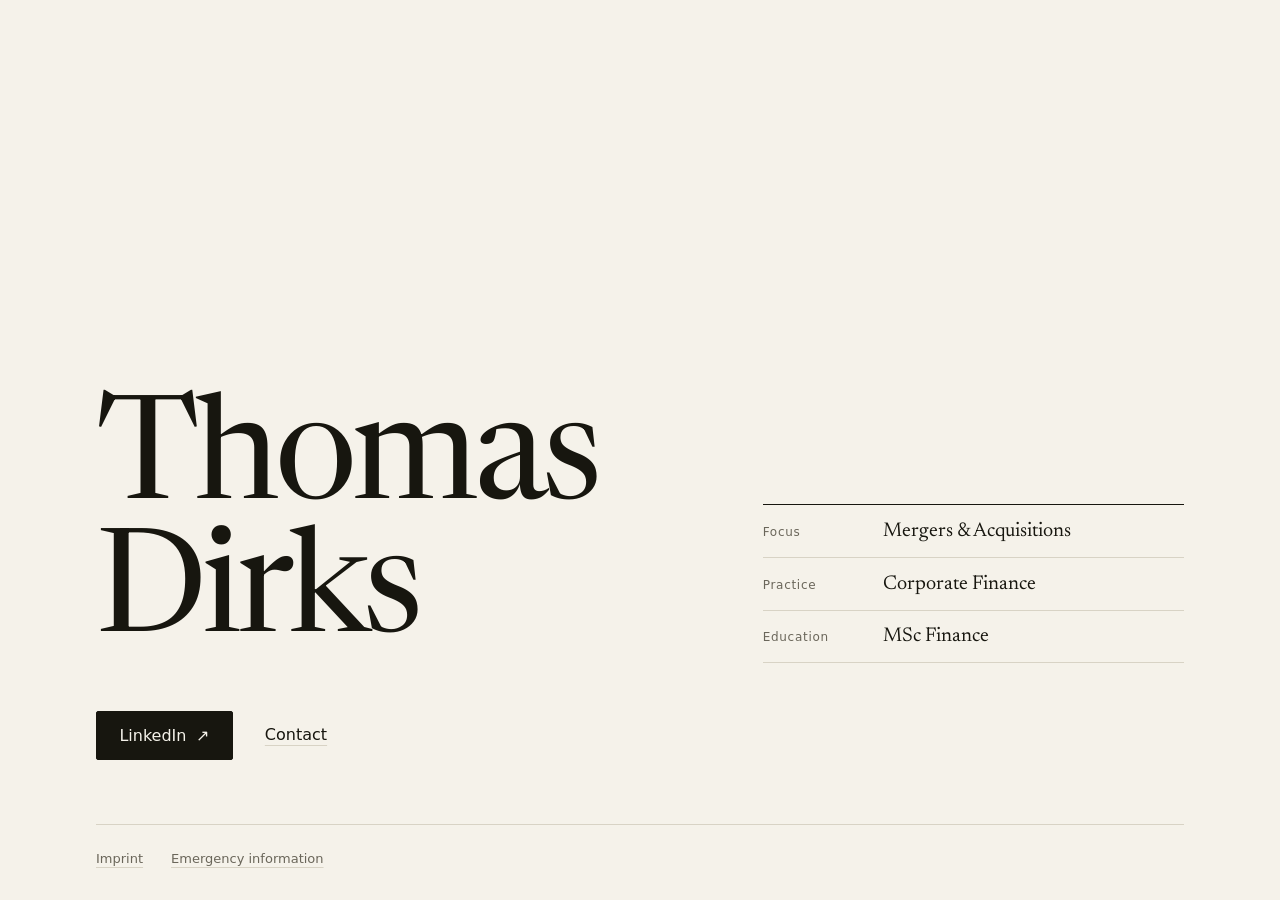
==== index.html @ 815da4b4 "Draft editorial redesign of the landing page Replace the glass card with a typographic layout: serif" ====
<!DOCTYPE html>
<html lang="en">
<head>
  <meta charset="UTF-8">
  <meta name="viewport" content="width=device-width, initial-scale=1, viewport-fit=cover">
  <meta name="color-scheme" content="light dark">
  <title>Thomas Dirks</title>
  <meta name="description" content="Thomas Dirks – M&A and Corporate Finance.">
  <meta name="theme-color" media="(prefers-color-scheme: light)" content="#f5f2ea">
  <meta name="theme-color" media="(prefers-color-scheme: dark)" content="#100f0c">
  <meta property="og:type" content="website">
  <meta property="og:title" content="Thomas Dirks">
  <meta property="og:description" content="M&A · Corporate Finance">
  <meta property="og:url" content="https://t-dirks.de/">
  <meta name="twitter:card" content="summary">
  <link rel="icon" href="data:image/svg+xml,%3Csvg xmlns='http://www.w3.org/2000/svg' viewBox='0 0 64 64'%3E%3Crect width='64' height='64' rx='4' fill='%2317160f'/%3E%3Ctext x='32' y='44' font-family='Georgia,serif' font-size='32' text-anchor='middle' fill='%23f5f2ea'%3ETD%3C/text%3E%3C/svg%3E">
  <link rel="preload" href="fonts/newsreader-latin.woff2" as="font" type="font/woff2" crossorigin>
  <link rel="stylesheet" href="home.css?v=1">
</head>
<body>
  <div class="page">
    <main>
      <h1><span>Thomas</span> <span>Dirks</span></h1>

      <dl class="facts">
        <div><dt>Focus</dt><dd>Mergers &amp; Acquisitions</dd></div>
        <div><dt>Practice</dt><dd>Corporate Finance</dd></div>
        <div><dt>Education</dt><dd>MSc Finance</dd></div>
      </dl>

      <nav class="links" aria-label="Links">
        <a class="btn" href="https://www.linkedin.com/in/tjdirks" target="_blank" rel="noopener noreferrer">LinkedIn <span class="arrow" aria-hidden="true">↗</span></a>
        <a class="text-link" id="emailLink" href="#" data-user="thomas" data-domain="t-dirks.de">Contact</a>
      </nav>
    </main>

    <footer>
      <a class="text-link" href="#imprint">Imprint</a>
      <button type="button" class="text-link" id="emergencyOpen" aria-haspopup="dialog">Emergency information</button>
    </footer>
  </div>

  <dialog id="imprint" closedby="any" aria-labelledby="imprintTitle">
    <button type="button" class="close" data-close aria-label="Close">×</button>
    <h2 id="imprintTitle">Imprint</h2>
    <h3 class="label">Angaben gemäß § 5 DDG</h3>
    <p id="imprintAddr"></p>
    <h3 class="label">Contact</h3>
    <p><a class="text-link" id="imprintMail" href="#" data-user="thomas" data-domain="t-dirks.de"></a></p>
    <a class="text-link tools" href="finanzierungsrechner.html">Tools</a>
  </dialog>

  <dialog id="emergency" closedby="any" aria-labelledby="emergencyTitle">
    <button type="button" class="close" data-close aria-label="Close">×</button>
    <h2 id="emergencyTitle">Emergency</h2>
    <form class="unlock" id="unlockForm">
      <input type="password" id="emergencyPass" placeholder="Passcode" aria-label="Passcode" autocomplete="off" autocapitalize="none" enterkeyhint="done">
      <button type="submit" class="btn" id="unlockButton">Unlock</button>
    </form>
    <p class="error" id="emergencyError" role="alert" hidden>Invalid passcode.</p>
    <div class="result" id="emergencyResult" hidden>
      <pre id="emergencyInfo"></pre>
      <button type="button" class="text-link" id="hideButton">Hide</button>
    </div>
  </dialog>

  <script>
    const $ = (id) => document.getElementById(id);

    // Contact link: assembled at runtime to keep the address out of the static HTML
    const emailLink = $('emailLink');
    emailLink.href = `mailto:${emailLink.dataset.user}@${emailLink.dataset.domain}`;

    // Dialog closing. Browsers that cannot transition out of the top layer
    // get the exit animation through [data-closing] before close() runs.
    let displayTransition;
    function canTransitionDisplay() {
      if (displayTransition !== undefined) return displayTransition;
      if (!window.CSS?.supports?.('transition-behavior', 'allow-discrete')) return false;
      const probe = document.createElement('div');
      probe.style.cssText = 'transition: display 1s allow-discrete !important; display: block;';
      document.body.appendChild(probe);
      getComputedStyle(probe).display;
      probe.style.display = 'none';
      displayTransition = getComputedStyle(probe).display === 'block';
      probe.remove();
      return displayTransition;
    }

    async function closeDialog(dialog) {
      if (!dialog.open) return;
      if (!(window.CSS?.supports?.('overlay', 'auto') && canTransitionDisplay())) {
        dialog.setAttribute('data-closing', '');
        const animations = dialog.getAnimations({ subtree: true });
        if (animations.length) {
          await Promise.race([
            Promise.allSettled(animations.map((a) => a.finished)),
            new Promise((r) => setTimeout(r, 1000)),
          ]);
        }
        if (!dialog.hasAttribute('data-closing')) return;
        dialog.removeAttribute('data-closing');
      }
      dialog.close();
    }

    document.querySelectorAll('dialog').forEach((dialog) => {
      dialog.addEventListener('cancel', (e) => { e.preventDefault(); closeDialog(dialog); });
      dialog.querySelector('[data-close]').addEventListener('click', () => closeDialog(dialog));
      // Backdrop click for browsers without closedby
      if (!('closedBy' in HTMLDialogElement.prototype)) {
        dialog.addEventListener('click', (e) => {
          if (e.target !== dialog) return;
          const r = dialog.getBoundingClientRect();
          const inside = r.top <= e.clientY && e.clientY <= r.bottom && r.left <= e.clientX && e.clientX <= r.right;
          if (!inside) closeDialog(dialog);
        });
      }
    });

    // Imprint: the address is stored encoded and only written into the page when opened
    const imprint = $('imprint');
    const addr = "VGhvbWFzIERpcmtzCkxpbGxpLUZyaWVkZW1hbm4tUmluZyAyNAozMDE3NyBIYW5ub3ZlcgpHZXJtYW55";
    const mail = $('imprintMail');
    function syncImprint() {
      if (location.hash !== '#imprint') return closeDialog(imprint);
      if (imprint.open) return;
      if (!$('imprintAddr').textContent) {
        $('imprintAddr').textContent = new TextDecoder().decode(Uint8Array.from(atob(addr), (ch) => ch.charCodeAt(0)));
        mail.textContent = `${mail.dataset.user}@${mail.dataset.domain}`;
        mail.href = `mailto:${mail.textContent}`;
      }
      imprint.showModal();
    }
    imprint.addEventListener('close', () => {
      if (location.hash === '#imprint') history.replaceState(null, '', location.pathname + location.search);
    });
    window.addEventListener('hashchange', syncImprint);
    syncImprint();

    // Emergency info
    const encrypted = "jjTTUFhoaDLbaiU/QZXhT1haWH1OjbV7WaiI2uobHdXs53GeDESW9thj9S3A7LWDhmdBag8eFdix";
    const emergency = $('emergency');
    const passInput = $('emergencyPass');
    const unlockButton = $('unlockButton');
    const errorMsg = $('emergencyError');
    const result = $('emergencyResult');
    const info = $('emergencyInfo');

    function clearEmergency() {
      info.textContent = '';
      result.hidden = true;
      errorMsg.hidden = true;
      passInput.value = '';
    }

    $('emergencyOpen').addEventListener('click', () => emergency.showModal());
    emergency.addEventListener('close', clearEmergency);

    // Payload = base64(salt[16] | iv[12] | AES-GCM ciphertext); key = PBKDF2-SHA256(passcode)
    async function decrypt(passcode) {
      const data = Uint8Array.from(atob(encrypted), (ch) => ch.charCodeAt(0));
      const material = await crypto.subtle.importKey('raw', new TextEncoder().encode(passcode), 'PBKDF2', false, ['deriveKey']);
      const key = await crypto.subtle.deriveKey(
        { name: 'PBKDF2', salt: data.slice(0, 16), iterations: 600000, hash: 'SHA-256' },
        material, { name: 'AES-GCM', length: 256 }, false, ['decrypt']);
      const plain = await crypto.subtle.decrypt({ name: 'AES-GCM', iv: data.slice(16, 28) }, key, data.slice(28));
      return new TextDecoder().decode(plain);
    }

    $('unlockForm').addEventListener('submit', async (e) => {
      e.preventDefault();
      if (unlockButton.disabled) return;
      unlockButton.disabled = true;
      unlockButton.textContent = 'Unlocking…';
      errorMsg.hidden = true;
      let text = '';
      try {
        text = await decrypt(passInput.value);
      } catch (err) {}
      unlockButton.disabled = false;
      unlockButton.textContent = 'Unlock';
      if (!text) {
        errorMsg.hidden = false;
        result.hidden = true;
        return;
      }
      info.textContent = text;
      result.hidden = false;
    });

    $('hideButton').addEventListener('click', () => {
      clearEmergency();
      passInput.focus();
    });
  </script>
</body>
</html>
---- home.css ----
/* Landing page: editorial layout. The calculator keeps style.css. */

@font-face {
  font-family: "Newsreader";
  src: url("fonts/newsreader-latin.woff2") format("woff2");
  font-weight: 200 800;
  font-style: normal;
  font-display: swap;
}

:root {
  --paper: #f5f2ea;
  --ink: #17160f;
  --muted: #6a665a;
  --rule: #d8d3c5;
  --accent: #8a2b1d;
  --panel: #fbf9f3;

  --serif: "Newsreader", "Iowan Old Style", "Palatino Linotype", Georgia, serif;
  --sans: system-ui, -apple-system, "Segoe UI", Roboto, sans-serif;
  --ease-out: cubic-bezier(0.23, 1, 0.32, 1);

  color-scheme: light dark;
  -webkit-text-size-adjust: 100%;
  text-size-adjust: 100%;
  -webkit-tap-highlight-color: transparent;

  @media (prefers-color-scheme: dark) {
    --paper: #100f0c;
    --ink: #ece8dc;
    --muted: #9a9484;
    --rule: #2e2c25;
    --accent: #e5a08a;
    --panel: #181713;
  }
}

@media (prefers-reduced-motion: no-preference) {
  @view-transition { navigation: auto; }
}

* { box-sizing: border-box; }

body {
  margin: 0;
  background: var(--paper);
  color: var(--ink);
  font-family: var(--sans);
  line-height: 1.5;
  -webkit-font-smoothing: antialiased;
}

:focus-visible {
  outline: 2px solid var(--accent);
  outline-offset: 4px;
}

::selection { background: var(--ink); color: var(--paper); }

[hidden] { display: none !important; }

a, button { touch-action: manipulation; }

button {
  -webkit-user-select: none;
  user-select: none;
}

/* Page: content sits at the bottom left, like a poster */
.page {
  min-height: 100svh;
  max-width: 76rem;
  margin: 0 auto;
  padding: clamp(1.5rem, 5vw, 4rem);
  padding-bottom: max(1.5rem, env(safe-area-inset-bottom, 0px));
  display: grid;
  grid-template-rows: 1fr auto;
  gap: clamp(2.5rem, 6vw, 4rem);
}

main {
  align-self: end;
  display: grid;
  grid-template-columns: minmax(0, 7fr) minmax(0, 5fr);
  column-gap: clamp(2rem, 6vw, 5rem);
  row-gap: clamp(2rem, 5vw, 3rem);
  align-items: end;
}

h1 {
  margin: 0;
  font-family: var(--serif);
  font-weight: 400;
  font-variation-settings: "opsz" 72;
  font-size: clamp(3.75rem, 1.5rem + 9.5vw, 9rem);
  line-height: 0.92;
  letter-spacing: -0.035em;
}

h1 span { display: block; }

/* Facts: label and value rows between hairlines */
.facts {
  margin: 0;
  border-top: 1px solid var(--ink);
}

.facts div {
  display: grid;
  grid-template-columns: 6.5rem 1fr;
  gap: 1rem;
  align-items: baseline;
  padding: 0.8rem 0;
  border-bottom: 1px solid var(--rule);
}

.facts dt, .label {
  font-size: 0.75rem;
  letter-spacing: 0.06em;
  color: var(--muted);
}

.facts dd {
  margin: 0;
  font-family: var(--serif);
  font-size: 1.25rem;
  line-height: 1.3;
}

.links {
  grid-column: 1 / -1;
  display: flex;
  flex-wrap: wrap;
  align-items: center;
  gap: 0.75rem 2rem;
}

/* Controls */
.btn {
  display: inline-flex;
  align-items: center;
  gap: 0.6rem;
  padding: 0.85rem 1.4rem;
  border: 1px solid var(--ink);
  border-radius: 2px;
  background: var(--ink);
  color: var(--paper);
  font: 500 1rem/1.2 var(--sans);
  text-decoration: none;
  cursor: pointer;
  transition: transform 160ms var(--ease-out), background-color 160ms ease, border-color 160ms ease;
}

.btn:active { transform: scale(0.97); }
.btn[disabled] { opacity: 0.6; cursor: progress; }

.text-link {
  padding: 0.5rem 0;
  border: 0;
  background: none;
  color: inherit;
  font: inherit;
  text-decoration: underline;
  text-decoration-color: var(--rule);
  text-decoration-thickness: 1px;
  text-underline-offset: 0.3em;
  cursor: pointer;
  transition: text-decoration-color 160ms ease, color 160ms ease;
}

.text-link:active { color: var(--accent); }

.arrow { transition: transform 200ms var(--ease-out); }

@media (hover: hover) and (pointer: fine) {
  .btn:hover { background: var(--accent); border-color: var(--accent); }
  .btn:hover .arrow { transform: translate(2px, -2px); }
  .text-link:hover { text-decoration-color: var(--accent); }
}

footer {
  display: flex;
  flex-wrap: wrap;
  gap: 0.25rem 1.75rem;
  padding-top: 1rem;
  border-top: 1px solid var(--rule);
  font-size: 0.8125rem;
  color: var(--muted);
}

/* Entrance: one short staggered fade on page load */
@keyframes rise { from { opacity: 0; transform: translateY(8px); } }
@keyframes appear { from { opacity: 0; } }

h1, .facts, .links, footer { animation: appear 300ms ease both; }

@media (prefers-reduced-motion: no-preference) {
  h1, .facts, .links, footer { animation: rise 400ms var(--ease-out) both; }
  .facts { animation-delay: 50ms; }
  .links { animation-delay: 90ms; }
  footer { animation-delay: 120ms; }
}

/* Dialogs: enter 250ms, exit 150ms */
dialog {
  width: min(27rem, calc(100% - 2rem));
  padding: clamp(1.5rem, 5vw, 2.25rem);
  border: 1px solid var(--rule);
  border-top: 1px solid var(--ink);
  border-radius: 2px;
  background: var(--panel);
  color: var(--ink);
  box-shadow: 0 24px 60px rgb(0 0 0 / 0.18);
  overscroll-behavior: contain;

  opacity: 0;
  transition-property: opacity, transform, display, overlay;
  transition-duration: 150ms;
  transition-timing-function: var(--ease-out);
  transition-behavior: allow-discrete;

  @media (prefers-reduced-motion: no-preference) {
    transform: translateY(12px) scale(0.98);
  }
}

dialog::backdrop {
  background-color: transparent;
  transition-property: background-color, display, overlay;
  transition-duration: 150ms;
  transition-timing-function: ease-out;
  transition-behavior: allow-discrete;
}

dialog[open]:where(:not([data-closing])) {
  opacity: 1;
  transition-duration: 250ms;

  @starting-style { opacity: 0; }

  @media (prefers-reduced-motion: no-preference) {
    transform: none;

    @starting-style { transform: translateY(12px) scale(0.98); }
  }

  &::backdrop {
    background-color: rgb(8 8 6 / 0.5);
    transition-duration: 250ms;

    @starting-style { background-color: transparent; }
  }
}

@media (prefers-reduced-motion: reduce) {
  dialog, dialog::backdrop { transition-duration: 100ms !important; }
}

dialog h2 {
  margin: 0 2.5rem 1.25rem 0;
  font-family: var(--serif);
  font-weight: 400;
  font-variation-settings: "opsz" 48;
  font-size: 2rem;
  line-height: 1.1;
  letter-spacing: -0.02em;
}

dialog h3 { margin: 1.25rem 0 0.25rem; font-weight: 400; }
dialog p { margin: 0; white-space: pre-line; }
dialog .tools { display: inline-block; margin-top: 1.5rem; font-size: 0.8125rem; color: var(--muted); }

.close {
  position: absolute;
  top: 0.75rem;
  right: 0.75rem;
  width: 2.75rem;
  height: 2.75rem;
  border: 0;
  background: none;
  color: var(--muted);
  font: 1.5rem/1 var(--sans);
  cursor: pointer;
  transition: transform 160ms var(--ease-out), color 160ms ease;
}

.close:active { transform: scale(0.94); }

@media (hover: hover) and (pointer: fine) {
  .close:hover { color: var(--ink); }
}

/* Emergency form */
.unlock {
  display: flex;
  flex-wrap: wrap;
  gap: 0.5rem;
}

.unlock input {
  flex: 1 1 10rem;
  min-width: 0;
  padding: 0.8rem 0.9rem;
  border: 1px solid var(--rule);
  border-radius: 2px;
  background: var(--paper);
  color: inherit;
  font: 1rem/1.2 var(--sans);
}

.unlock input::placeholder { color: var(--muted); }

.error { margin-top: 0.75rem; color: var(--accent); font-size: 0.875rem; }

.result, .error {
  transition: opacity 250ms ease, transform 250ms var(--ease-out);

  @starting-style { opacity: 0; }

  @media (prefers-reduced-motion: no-preference) {
    @starting-style { transform: translateY(8px); }
  }
}

.result pre {
  margin: 1.25rem 0 0.75rem;
  padding: 1rem 0;
  border-top: 1px solid var(--ink);
  border-bottom: 1px solid var(--rule);
  font-family: var(--serif);
  font-size: 1.25rem;
  line-height: 1.4;
  white-space: pre-wrap;
  overflow-wrap: anywhere;
}

@media (max-width: 46rem) {
  main { grid-template-columns: minmax(0, 1fr); }
  .btn { flex: 1 1 auto; justify-content: space-between; }
}
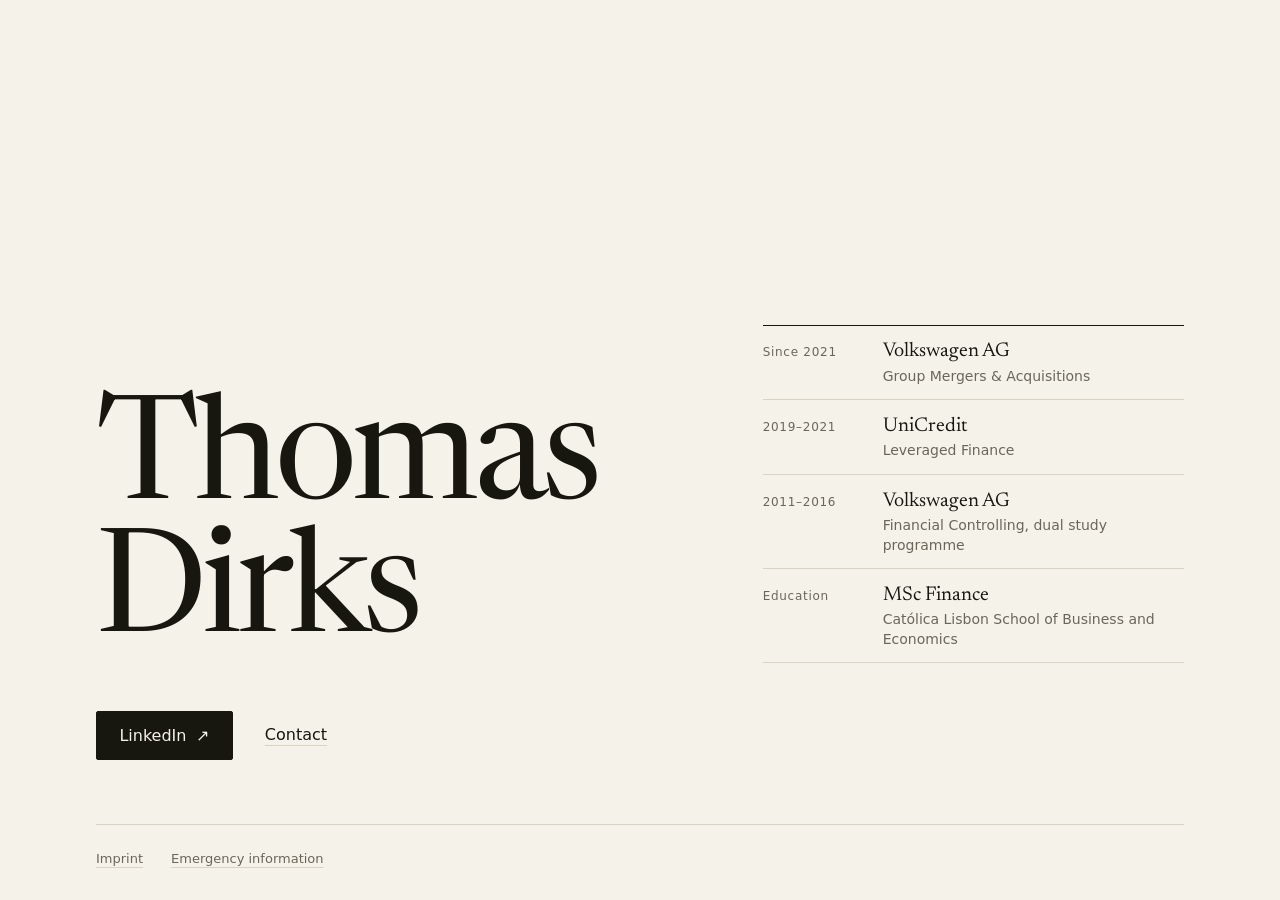
==== commit b2c49347: "Show work history and education on the landing page Co-Authored-By: Claude Fable 5.2 <noreply@anthro" ====
--- a/index.html
+++ b/index.html
@@ -5,17 +5,18 @@
   <meta name="viewport" content="width=device-width, initial-scale=1, viewport-fit=cover">
   <meta name="color-scheme" content="light dark">
   <title>Thomas Dirks</title>
-  <meta name="description" content="Thomas Dirks – M&A and Corporate Finance.">
+  <meta name="description" content="Thomas Dirks – Group Mergers &amp; Acquisitions at Volkswagen AG.">
   <meta name="theme-color" media="(prefers-color-scheme: light)" content="#f5f2ea">
   <meta name="theme-color" media="(prefers-color-scheme: dark)" content="#100f0c">
   <meta property="og:type" content="website">
   <meta property="og:title" content="Thomas Dirks">
-  <meta property="og:description" content="M&A · Corporate Finance">
+  <meta property="og:description" content="Group Mergers &amp; Acquisitions at Volkswagen AG">
   <meta property="og:url" content="https://t-dirks.de/">
   <meta name="twitter:card" content="summary">
   <link rel="icon" href="data:image/svg+xml,%3Csvg xmlns='http://www.w3.org/2000/svg' viewBox='0 0 64 64'%3E%3Crect width='64' height='64' rx='4' fill='%2317160f'/%3E%3Ctext x='32' y='44' font-family='Georgia,serif' font-size='32' text-anchor='middle' fill='%23f5f2ea'%3ETD%3C/text%3E%3C/svg%3E">
   <link rel="preload" href="fonts/newsreader-latin.woff2" as="font" type="font/woff2" crossorigin>
-  <link rel="stylesheet" href="home.css?v=1">
+  <link rel="stylesheet" href="base.css?v=1">
+  <link rel="stylesheet" href="home.css?v=5">
 </head>
 <body>
   <div class="page">
@@ -23,9 +24,10 @@
       <h1><span>Thomas</span> <span>Dirks</span></h1>
 
       <dl class="facts">
-        <div><dt>Focus</dt><dd>Mergers &amp; Acquisitions</dd></div>
-        <div><dt>Practice</dt><dd>Corporate Finance</dd></div>
-        <div><dt>Education</dt><dd>MSc Finance</dd></div>
+        <div><dt>Since 2021</dt><dd>Volkswagen AG <span>Group Mergers &amp; Acquisitions</span></dd></div>
+        <div><dt>2019–2021</dt><dd>UniCredit <span>Leveraged Finance</span></dd></div>
+        <div><dt>2011–2016</dt><dd>Volkswagen AG <span>Financial Controlling, dual study programme</span></dd></div>
+        <div><dt>Education</dt><dd>MSc Finance <span>Católica Lisbon School of Business and Economics</span></dd></div>
       </dl>
 
       <nav class="links" aria-label="Links">
--- a/base.css
+++ b/base.css
@@ -0,0 +1,120 @@
+/* Shared tokens, type and controls for all pages */
+
+@font-face {
+  font-family: "Newsreader";
+  src: url("fonts/newsreader-latin.woff2") format("woff2");
+  font-weight: 200 800;
+  font-style: normal;
+  font-display: swap;
+}
+
+:root {
+  --paper: #f5f2ea;
+  --ink: #17160f;
+  --muted: #6a665a;
+  --rule: #d8d3c5;
+  --accent: #8a2b1d;
+  --panel: #fbf9f3;
+
+  --serif: "Newsreader", "Iowan Old Style", "Palatino Linotype", Georgia, serif;
+  --sans: system-ui, -apple-system, "Segoe UI", Roboto, sans-serif;
+  --ease-out: cubic-bezier(0.23, 1, 0.32, 1);
+
+  color-scheme: light dark;
+  -webkit-text-size-adjust: 100%;
+  text-size-adjust: 100%;
+  -webkit-tap-highlight-color: transparent;
+
+  @media (prefers-color-scheme: dark) {
+    --paper: #100f0c;
+    --ink: #ece8dc;
+    --muted: #9a9484;
+    --rule: #2e2c25;
+    --accent: #e5a08a;
+    --panel: #181713;
+  }
+}
+
+@media (prefers-reduced-motion: no-preference) {
+  @view-transition { navigation: auto; }
+}
+
+* { box-sizing: border-box; }
+
+body {
+  margin: 0;
+  background: var(--paper);
+  color: var(--ink);
+  font-family: var(--sans);
+  line-height: 1.5;
+  -webkit-font-smoothing: antialiased;
+}
+
+:focus-visible {
+  outline: 2px solid var(--accent);
+  outline-offset: 4px;
+}
+
+::selection { background: var(--ink); color: var(--paper); }
+
+[hidden] { display: none !important; }
+
+a, button { touch-action: manipulation; }
+
+button {
+  -webkit-user-select: none;
+  user-select: none;
+}
+
+/* Controls */
+.btn {
+  display: inline-flex;
+  align-items: center;
+  gap: 0.6rem;
+  padding: 0.85rem 1.4rem;
+  border: 1px solid var(--ink);
+  border-radius: 2px;
+  background: var(--ink);
+  color: var(--paper);
+  font: 500 1rem/1.2 var(--sans);
+  text-decoration: none;
+  cursor: pointer;
+  transition: transform 160ms var(--ease-out), background-color 160ms ease, border-color 160ms ease;
+}
+
+.btn:active { transform: scale(0.97); }
+.btn[disabled] { opacity: 0.6; cursor: progress; }
+
+.text-link {
+  padding: 0.5rem 0;
+  border: 0;
+  background: none;
+  color: inherit;
+  font: inherit;
+  text-decoration: underline;
+  text-decoration-color: var(--rule);
+  text-decoration-thickness: 1px;
+  text-underline-offset: 0.3em;
+  cursor: pointer;
+  transition: text-decoration-color 160ms ease, color 160ms ease;
+}
+
+.text-link:active { color: var(--accent); }
+
+.arrow { transition: transform 200ms var(--ease-out); }
+
+@media (hover: hover) and (pointer: fine) {
+  .btn:hover { background: var(--accent); border-color: var(--accent); }
+  .btn:hover .arrow { transform: translate(2px, -2px); }
+  .text-link:hover { text-decoration-color: var(--accent); }
+}
+
+footer {
+  display: flex;
+  flex-wrap: wrap;
+  gap: 0.25rem 1.75rem;
+  padding-top: 1rem;
+  border-top: 1px solid var(--rule);
+  font-size: 0.8125rem;
+  color: var(--muted);
+}
--- a/home.css
+++ b/home.css
@@ -1,70 +1,4 @@
-/* Landing page: editorial layout. The calculator keeps style.css. */
-
-@font-face {
-  font-family: "Newsreader";
-  src: url("fonts/newsreader-latin.woff2") format("woff2");
-  font-weight: 200 800;
-  font-style: normal;
-  font-display: swap;
-}
-
-:root {
-  --paper: #f5f2ea;
-  --ink: #17160f;
-  --muted: #6a665a;
-  --rule: #d8d3c5;
-  --accent: #8a2b1d;
-  --panel: #fbf9f3;
-
-  --serif: "Newsreader", "Iowan Old Style", "Palatino Linotype", Georgia, serif;
-  --sans: system-ui, -apple-system, "Segoe UI", Roboto, sans-serif;
-  --ease-out: cubic-bezier(0.23, 1, 0.32, 1);
-
-  color-scheme: light dark;
-  -webkit-text-size-adjust: 100%;
-  text-size-adjust: 100%;
-  -webkit-tap-highlight-color: transparent;
-
-  @media (prefers-color-scheme: dark) {
-    --paper: #100f0c;
-    --ink: #ece8dc;
-    --muted: #9a9484;
-    --rule: #2e2c25;
-    --accent: #e5a08a;
-    --panel: #181713;
-  }
-}
-
-@media (prefers-reduced-motion: no-preference) {
-  @view-transition { navigation: auto; }
-}
-
-* { box-sizing: border-box; }
-
-body {
-  margin: 0;
-  background: var(--paper);
-  color: var(--ink);
-  font-family: var(--sans);
-  line-height: 1.5;
-  -webkit-font-smoothing: antialiased;
-}
-
-:focus-visible {
-  outline: 2px solid var(--accent);
-  outline-offset: 4px;
-}
-
-::selection { background: var(--ink); color: var(--paper); }
-
-[hidden] { display: none !important; }
-
-a, button { touch-action: manipulation; }
-
-button {
-  -webkit-user-select: none;
-  user-select: none;
-}
+/* Landing page layout. Tokens and controls come from base.css. */
 
 /* Page: content sits at the bottom left, like a poster */
 .page {
@@ -95,6 +29,7 @@
   font-size: clamp(3.75rem, 1.5rem + 9.5vw, 9rem);
   line-height: 0.92;
   letter-spacing: -0.035em;
+  overflow-wrap: break-word;
 }
 
 h1 span { display: block; }
@@ -107,24 +42,37 @@
 
 .facts div {
   display: grid;
-  grid-template-columns: 6.5rem 1fr;
+  grid-template-columns: 6.5rem minmax(0, 1fr);
   gap: 1rem;
   align-items: baseline;
   padding: 0.8rem 0;
   border-bottom: 1px solid var(--rule);
 }
 
+.facts dt { font-variant-numeric: tabular-nums; }
+
 .facts dt, .label {
   font-size: 0.75rem;
   letter-spacing: 0.06em;
   color: var(--muted);
+  overflow-wrap: anywhere;
 }
 
 .facts dd {
   margin: 0;
+  overflow-wrap: anywhere;
+  hyphens: auto;
   font-family: var(--serif);
   font-size: 1.25rem;
   line-height: 1.3;
+}
+
+/* Second line of a fact: role or school */
+.facts dd span {
+  display: block;
+  margin-top: 0.15rem;
+  font: 0.875rem/1.4 var(--sans);
+  color: var(--muted);
 }
 
 .links {
@@ -133,59 +81,6 @@
   flex-wrap: wrap;
   align-items: center;
   gap: 0.75rem 2rem;
-}
-
-/* Controls */
-.btn {
-  display: inline-flex;
-  align-items: center;
-  gap: 0.6rem;
-  padding: 0.85rem 1.4rem;
-  border: 1px solid var(--ink);
-  border-radius: 2px;
-  background: var(--ink);
-  color: var(--paper);
-  font: 500 1rem/1.2 var(--sans);
-  text-decoration: none;
-  cursor: pointer;
-  transition: transform 160ms var(--ease-out), background-color 160ms ease, border-color 160ms ease;
-}
-
-.btn:active { transform: scale(0.97); }
-.btn[disabled] { opacity: 0.6; cursor: progress; }
-
-.text-link {
-  padding: 0.5rem 0;
-  border: 0;
-  background: none;
-  color: inherit;
-  font: inherit;
-  text-decoration: underline;
-  text-decoration-color: var(--rule);
-  text-decoration-thickness: 1px;
-  text-underline-offset: 0.3em;
-  cursor: pointer;
-  transition: text-decoration-color 160ms ease, color 160ms ease;
-}
-
-.text-link:active { color: var(--accent); }
-
-.arrow { transition: transform 200ms var(--ease-out); }
-
-@media (hover: hover) and (pointer: fine) {
-  .btn:hover { background: var(--accent); border-color: var(--accent); }
-  .btn:hover .arrow { transform: translate(2px, -2px); }
-  .text-link:hover { text-decoration-color: var(--accent); }
-}
-
-footer {
-  display: flex;
-  flex-wrap: wrap;
-  gap: 0.25rem 1.75rem;
-  padding-top: 1rem;
-  border-top: 1px solid var(--rule);
-  font-size: 0.8125rem;
-  color: var(--muted);
 }
 
 /* Entrance: one short staggered fade on page load */
@@ -257,7 +152,7 @@
 }
 
 dialog h2 {
-  margin: 0 2.5rem 1.25rem 0;
+  margin: 0 0 1.25rem;
   font-family: var(--serif);
   font-weight: 400;
   font-variation-settings: "opsz" 48;
@@ -270,14 +165,18 @@
 dialog p { margin: 0; white-space: pre-line; }
 dialog .tools { display: inline-block; margin-top: 1.5rem; font-size: 0.8125rem; color: var(--muted); }
 
+/* Pinned to the top right, also when the dialog content scrolls */
 .close {
-  position: absolute;
-  top: 0.75rem;
-  right: 0.75rem;
+  position: sticky;
+  top: -0.75rem;
+  z-index: 1;
+  float: right;
+  margin: -0.75rem -0.75rem 0 0.5rem;
   width: 2.75rem;
   height: 2.75rem;
   border: 0;
-  background: none;
+  border-radius: 2px;
+  background: var(--panel);
   color: var(--muted);
   font: 1.5rem/1 var(--sans);
   cursor: pointer;
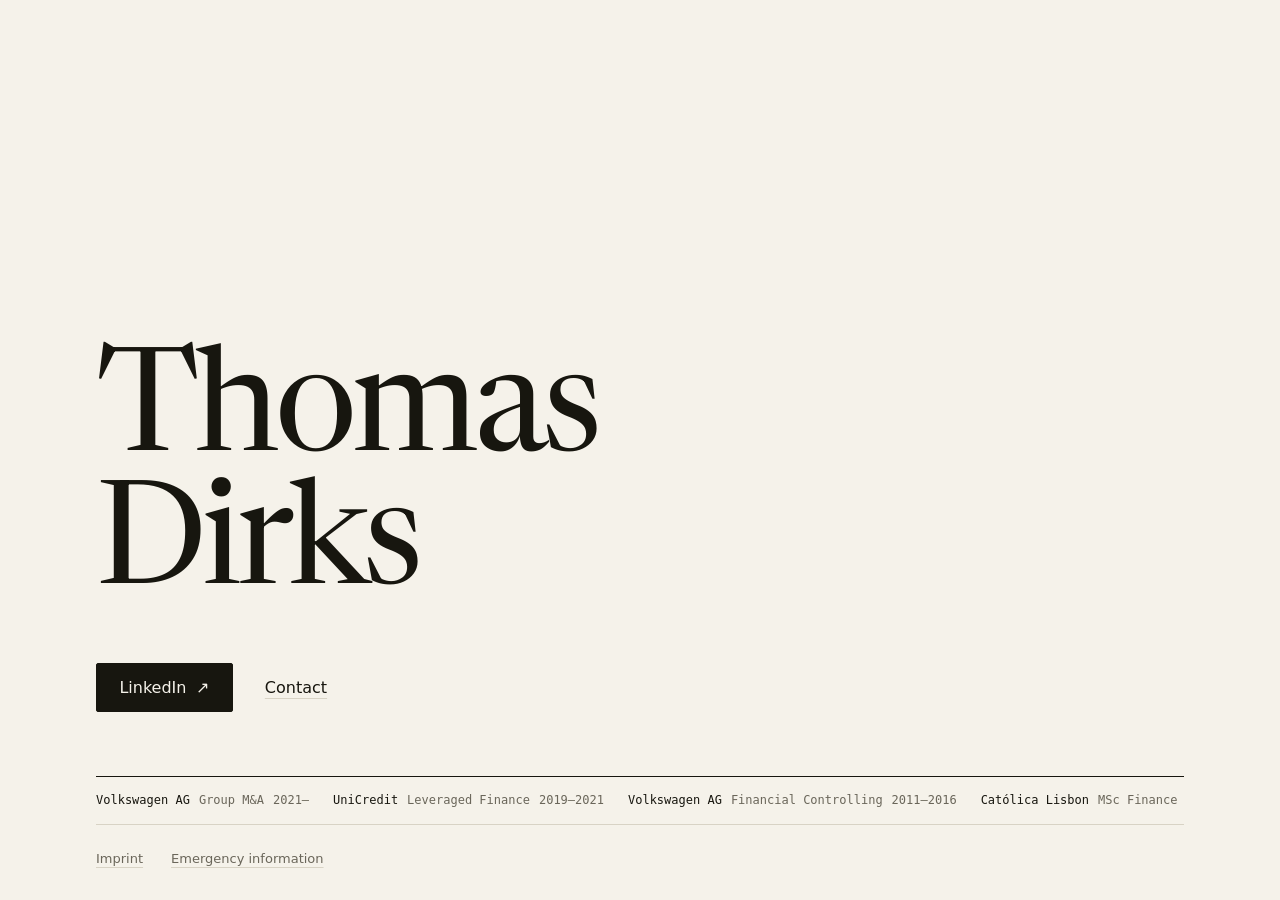
==== commit 301f3c1e: "Replace the facts table with a quiet career tape above the footer Co-Authored-By: Claude Fable 5.2 <" ====
--- a/index.html
+++ b/index.html
@@ -16,30 +16,32 @@
   <link rel="icon" href="data:image/svg+xml,%3Csvg xmlns='http://www.w3.org/2000/svg' viewBox='0 0 64 64'%3E%3Crect width='64' height='64' rx='4' fill='%2317160f'/%3E%3Ctext x='32' y='44' font-family='Georgia,serif' font-size='32' text-anchor='middle' fill='%23f5f2ea'%3ETD%3C/text%3E%3C/svg%3E">
   <link rel="preload" href="fonts/newsreader-latin.woff2" as="font" type="font/woff2" crossorigin>
   <link rel="stylesheet" href="base.css?v=1">
-  <link rel="stylesheet" href="home.css?v=5">
+  <link rel="stylesheet" href="home.css?v=8">
 </head>
 <body>
   <div class="page">
     <main>
       <h1><span>Thomas</span> <span>Dirks</span></h1>
 
-      <dl class="facts">
-        <div><dt>Since 2021</dt><dd>Volkswagen AG <span>Group Mergers &amp; Acquisitions</span></dd></div>
-        <div><dt>2019–2021</dt><dd>UniCredit <span>Leveraged Finance</span></dd></div>
-        <div><dt>2011–2016</dt><dd>Volkswagen AG <span>Financial Controlling, dual study programme</span></dd></div>
-        <div><dt>Education</dt><dd>MSc Finance <span>Católica Lisbon School of Business and Economics</span></dd></div>
-      </dl>
-
       <nav class="links" aria-label="Links">
         <a class="btn" href="https://www.linkedin.com/in/tjdirks" target="_blank" rel="noopener noreferrer">LinkedIn <span class="arrow" aria-hidden="true">↗</span></a>
         <a class="text-link" id="emailLink" href="#" data-user="thomas" data-domain="t-dirks.de">Contact</a>
       </nav>
     </main>
 
-    <footer>
-      <a class="text-link" href="#imprint">Imprint</a>
-      <button type="button" class="text-link" id="emergencyOpen" aria-haspopup="dialog">Emergency information</button>
-    </footer>
+    <div class="bottom">
+      <ul class="tape" aria-label="Career">
+        <li><b>Volkswagen AG</b> <span>Group M&amp;A</span> <span>2021–</span></li>
+        <li><b>UniCredit</b> <span>Leveraged Finance</span> <span>2019–2021</span></li>
+        <li><b>Volkswagen AG</b> <span>Financial Controlling</span> <span>2011–2016</span></li>
+        <li><b>Católica Lisbon</b> <span>MSc Finance</span></li>
+      </ul>
+
+      <footer>
+        <a class="text-link" href="#imprint">Imprint</a>
+        <button type="button" class="text-link" id="emergencyOpen" aria-haspopup="dialog">Emergency information</button>
+      </footer>
+    </div>
   </div>
 
   <dialog id="imprint" closedby="any" aria-labelledby="imprintTitle">
--- a/home.css
+++ b/home.css
@@ -34,46 +34,28 @@
 
 h1 span { display: block; }
 
-/* Facts: label and value rows between hairlines */
-.facts {
-  margin: 0;
-  border-top: 1px solid var(--ink);
-}
-
-.facts div {
-  display: grid;
-  grid-template-columns: 6.5rem minmax(0, 1fr);
-  gap: 1rem;
-  align-items: baseline;
-  padding: 0.8rem 0;
-  border-bottom: 1px solid var(--rule);
-}
-
-.facts dt { font-variant-numeric: tabular-nums; }
-
-.facts dt, .label {
+.label {
   font-size: 0.75rem;
   letter-spacing: 0.06em;
   color: var(--muted);
-  overflow-wrap: anywhere;
-}
-
-.facts dd {
+}
+
+/* Career tape: one quiet monospaced line above the footer */
+.tape {
+  display: flex;
+  flex-wrap: wrap;
+  gap: 0.35rem 2em;
   margin: 0;
-  overflow-wrap: anywhere;
-  hyphens: auto;
-  font-family: var(--serif);
-  font-size: 1.25rem;
-  line-height: 1.3;
-}
-
-/* Second line of a fact: role or school */
-.facts dd span {
-  display: block;
-  margin-top: 0.15rem;
-  font: 0.875rem/1.4 var(--sans);
+  padding: 0.9rem 0;
+  border-top: 1px solid var(--ink);
+  list-style: none;
+  font: 0.75rem/1.5 ui-monospace, "SF Mono", "Cascadia Mono", Menlo, Consolas, monospace;
+  font-variant-numeric: tabular-nums;
   color: var(--muted);
 }
+
+.tape li { display: flex; flex-wrap: wrap; gap: 0 0.75em; }
+.tape b { font-weight: 500; color: var(--ink); }
 
 .links {
   grid-column: 1 / -1;
@@ -87,13 +69,12 @@
 @keyframes rise { from { opacity: 0; transform: translateY(8px); } }
 @keyframes appear { from { opacity: 0; } }
 
-h1, .facts, .links, footer { animation: appear 300ms ease both; }
+h1, .links, .bottom { animation: appear 300ms ease both; }
 
 @media (prefers-reduced-motion: no-preference) {
-  h1, .facts, .links, footer { animation: rise 400ms var(--ease-out) both; }
-  .facts { animation-delay: 50ms; }
-  .links { animation-delay: 90ms; }
-  footer { animation-delay: 120ms; }
+  h1, .links, .bottom { animation: rise 400ms var(--ease-out) both; }
+  .links { animation-delay: 50ms; }
+  .bottom { animation-delay: 100ms; }
 }
 
 /* Dialogs: enter 250ms, exit 150ms */
@@ -236,4 +217,5 @@
 @media (max-width: 46rem) {
   main { grid-template-columns: minmax(0, 1fr); }
   .btn { flex: 1 1 auto; justify-content: space-between; }
-}
+  .tape { flex-direction: column; }
+}
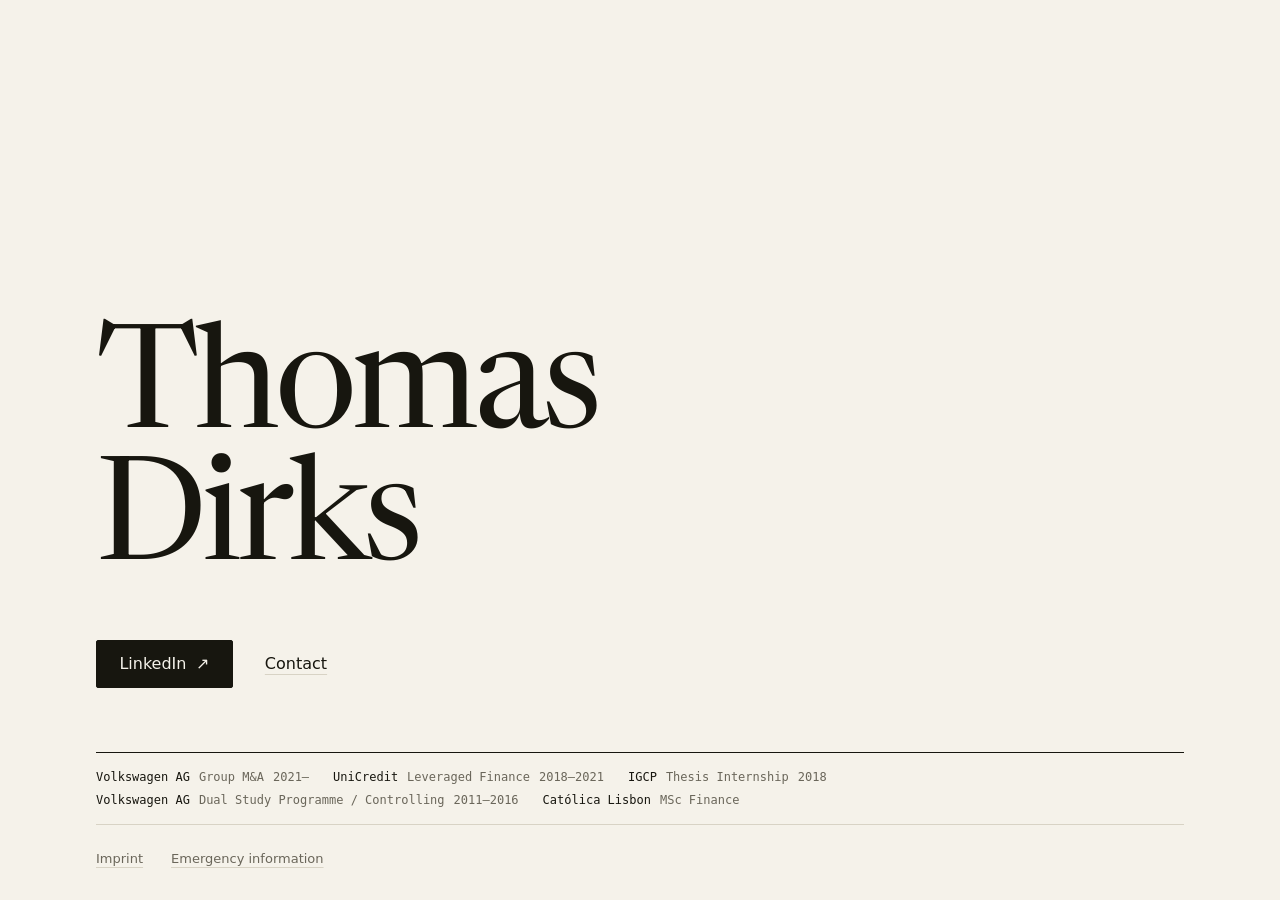
==== commit 6a322bca: "Update career tape: UniCredit from 2018, add IGCP, clarify dual study Co-Authored-By: Claude Fable 5" ====
--- a/index.html
+++ b/index.html
@@ -32,8 +32,9 @@
     <div class="bottom">
       <ul class="tape" aria-label="Career">
         <li><b>Volkswagen AG</b> <span>Group M&amp;A</span> <span>2021–</span></li>
-        <li><b>UniCredit</b> <span>Leveraged Finance</span> <span>2019–2021</span></li>
-        <li><b>Volkswagen AG</b> <span>Financial Controlling</span> <span>2011–2016</span></li>
+        <li><b>UniCredit</b> <span>Leveraged Finance</span> <span>2018–2021</span></li>
+        <li><b>IGCP</b> <span>Thesis Internship</span> <span>2018</span></li>
+        <li><b>Volkswagen AG</b> <span>Dual Study Programme / Controlling</span> <span>2011–2016</span></li>
         <li><b>Católica Lisbon</b> <span>MSc Finance</span></li>
       </ul>
 
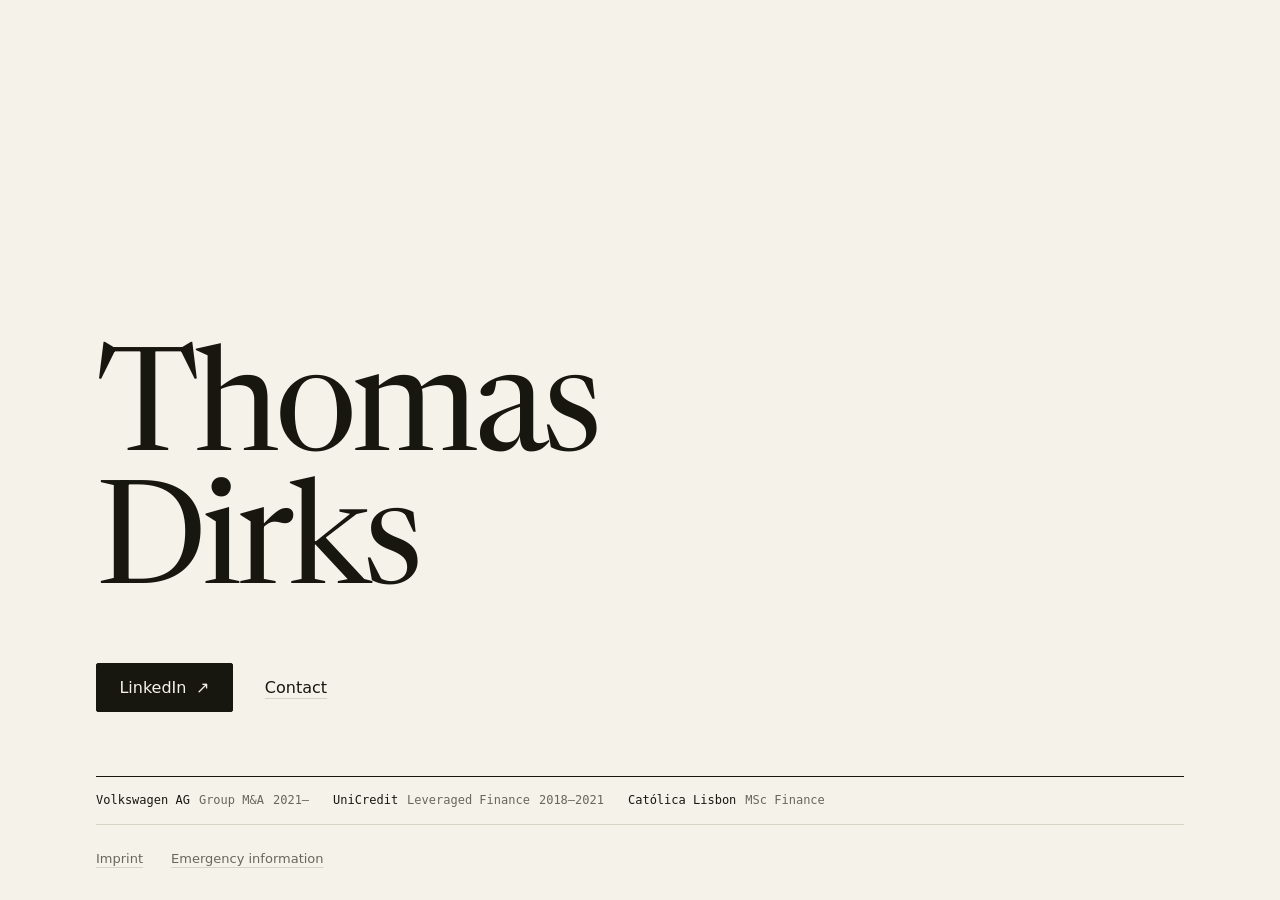
==== commit 05e95656: "Shorten the career tape to three entries Co-Authored-By: Claude Fable 5.2 <noreply@anthropic.com> Cl" ====
--- a/index.html
+++ b/index.html
@@ -33,8 +33,6 @@
       <ul class="tape" aria-label="Career">
         <li><b>Volkswagen AG</b> <span>Group M&amp;A</span> <span>2021–</span></li>
         <li><b>UniCredit</b> <span>Leveraged Finance</span> <span>2018–2021</span></li>
-        <li><b>IGCP</b> <span>Thesis Internship</span> <span>2018</span></li>
-        <li><b>Volkswagen AG</b> <span>Dual Study Programme / Controlling</span> <span>2011–2016</span></li>
         <li><b>Católica Lisbon</b> <span>MSc Finance</span></li>
       </ul>
 
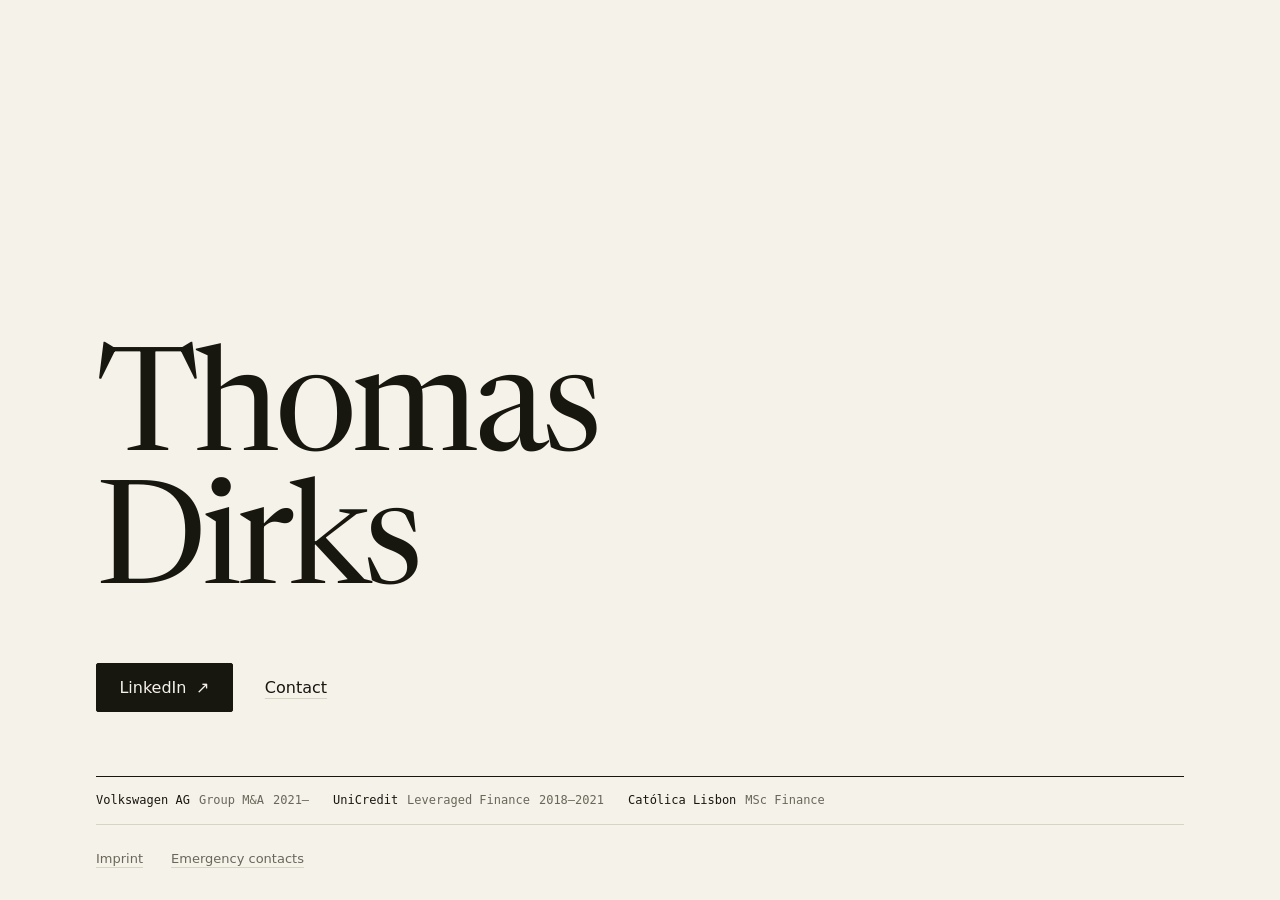
==== commit dc001652: "Emergency dialog: contact list with call and text links Store the contacts as encrypted JSON. Show e" ====
--- a/index.html
+++ b/index.html
@@ -16,7 +16,7 @@
   <link rel="icon" href="data:image/svg+xml,%3Csvg xmlns='http://www.w3.org/2000/svg' viewBox='0 0 64 64'%3E%3Crect width='64' height='64' rx='4' fill='%2317160f'/%3E%3Ctext x='32' y='44' font-family='Georgia,serif' font-size='32' text-anchor='middle' fill='%23f5f2ea'%3ETD%3C/text%3E%3C/svg%3E">
   <link rel="preload" href="fonts/newsreader-latin.woff2" as="font" type="font/woff2" crossorigin>
   <link rel="stylesheet" href="base.css?v=1">
-  <link rel="stylesheet" href="home.css?v=8">
+  <link rel="stylesheet" href="home.css?v=10">
 </head>
 <body>
   <div class="page">
@@ -38,7 +38,7 @@
 
       <footer>
         <a class="text-link" href="#imprint">Imprint</a>
-        <button type="button" class="text-link" id="emergencyOpen" aria-haspopup="dialog">Emergency information</button>
+        <a class="text-link" href="#emergency">Emergency contacts</a>
       </footer>
     </div>
   </div>
@@ -56,13 +56,16 @@
   <dialog id="emergency" closedby="any" aria-labelledby="emergencyTitle">
     <button type="button" class="close" data-close aria-label="Close">×</button>
     <h2 id="emergencyTitle">Emergency</h2>
+    <p class="first">In a life-threatening emergency, call <a class="text-link" href="tel:112">112</a> first.</p>
     <form class="unlock" id="unlockForm">
-      <input type="password" id="emergencyPass" placeholder="Passcode" aria-label="Passcode" autocomplete="off" autocapitalize="none" enterkeyhint="done">
+      <input type="password" id="emergencyPass" placeholder="Passcode" aria-label="Passcode" autocomplete="off" autocapitalize="none" autocorrect="off" spellcheck="false" enterkeyhint="done">
       <button type="submit" class="btn" id="unlockButton">Unlock</button>
     </form>
     <p class="error" id="emergencyError" role="alert" hidden>Invalid passcode.</p>
     <div class="result" id="emergencyResult" hidden>
-      <pre id="emergencyInfo"></pre>
+      <ul class="contacts" id="emergencyList"></ul>
+      <a class="btn" id="smsAll" href="#">Text everyone <span class="arrow" aria-hidden="true">↗</span></a>
+      <p class="hint">Opens the message app on this phone with all numbers and a short text filled in.</p>
       <button type="button" class="text-link" id="hideButton">Hide</button>
     </div>
   </dialog>
@@ -125,42 +128,35 @@
     const imprint = $('imprint');
     const addr = "VGhvbWFzIERpcmtzCkxpbGxpLUZyaWVkZW1hbm4tUmluZyAyNAozMDE3NyBIYW5ub3ZlcgpHZXJtYW55";
     const mail = $('imprintMail');
-    function syncImprint() {
-      if (location.hash !== '#imprint') return closeDialog(imprint);
-      if (imprint.open) return;
-      if (!$('imprintAddr').textContent) {
-        $('imprintAddr').textContent = new TextDecoder().decode(Uint8Array.from(atob(addr), (ch) => ch.charCodeAt(0)));
-        mail.textContent = `${mail.dataset.user}@${mail.dataset.domain}`;
-        mail.href = `mailto:${mail.textContent}`;
-      }
-      imprint.showModal();
-    }
-    imprint.addEventListener('close', () => {
-      if (location.hash === '#imprint') history.replaceState(null, '', location.pathname + location.search);
-    });
-    window.addEventListener('hashchange', syncImprint);
-    syncImprint();
-
-    // Emergency info
-    const encrypted = "jjTTUFhoaDLbaiU/QZXhT1haWH1OjbV7WaiI2uobHdXs53GeDESW9thj9S3A7LWDhmdBag8eFdix";
+    function fillImprint() {
+      if ($('imprintAddr').textContent) return;
+      $('imprintAddr').textContent = new TextDecoder().decode(Uint8Array.from(atob(addr), (ch) => ch.charCodeAt(0)));
+      mail.textContent = `${mail.dataset.user}@${mail.dataset.domain}`;
+      mail.href = `mailto:${mail.textContent}`;
+    }
+
+    // Emergency contacts
+    // Payload = base64(salt[16] | iv[12] | AES-GCM ciphertext); key = PBKDF2-SHA256(passcode)
+    // Plain text = JSON { v: 1, contacts: [{ n: name, t: number in +49... form }] }
+    const encrypted = "HlvmWLM4rkT3AxfEVzmm2mGTGKVVVNqRCj4rUy6QzvJGrMWJ5KaMkRZ7PqYqmFCh29ysLZwbusp/RQHn8T5PVXy0nU+dI1yIwrbFbjxlSMHHY6K4auNczy+B5asTyt+4F7ftK2JgBpQwSBIPN47BX9Yk3k/84566ewtnuy8ut4ZU5SkPQJ3xi7jdZAfMFyn1oYYLQ+8L/vmwnkjD9jRLjPRQH/mKS0lvSta033s/zLrjxzaWOVkyCL6Yn2X3C6k6c7x9cb8G8l3LKQnMJIMqul1LOFL0wGEDoaUe0rWdYZXsM8H3iETTqKgdHDnhdTlXnbb9A35iDvLIVorwHH5VTsK6MBHra6xxvMUvLIUK+IsnUAp9/emtmCIOVQJkXHwgv119KRzLdeZRzaM9X7RiJhoTiv1RjB8qiTKStgnRMm5i4/aDbHZtkC9TcFwRLfscpWfnKu8L19GAkYt7xf4Rs2LAzfOiBP0R08mwsOxZl/suY8b5+K7b369ftQMBcobQLAPHwlzyxpM+X8RcjjRcLAVfmt7Cv8ylVeE=";
     const emergency = $('emergency');
+    const unlockForm = $('unlockForm');
     const passInput = $('emergencyPass');
     const unlockButton = $('unlockButton');
     const errorMsg = $('emergencyError');
     const result = $('emergencyResult');
-    const info = $('emergencyInfo');
+    const list = $('emergencyList');
 
     function clearEmergency() {
-      info.textContent = '';
+      list.replaceChildren();
+      $('smsAll').href = '#';
       result.hidden = true;
       errorMsg.hidden = true;
+      unlockForm.hidden = false;
       passInput.value = '';
     }
-
-    $('emergencyOpen').addEventListener('click', () => emergency.showModal());
     emergency.addEventListener('close', clearEmergency);
 
-    // Payload = base64(salt[16] | iv[12] | AES-GCM ciphertext); key = PBKDF2-SHA256(passcode)
     async function decrypt(passcode) {
       const data = Uint8Array.from(atob(encrypted), (ch) => ch.charCodeAt(0));
       const material = await crypto.subtle.importKey('raw', new TextEncoder().encode(passcode), 'PBKDF2', false, ['deriveKey']);
@@ -168,27 +164,57 @@
         { name: 'PBKDF2', salt: data.slice(0, 16), iterations: 600000, hash: 'SHA-256' },
         material, { name: 'AES-GCM', length: 256 }, false, ['decrypt']);
       const plain = await crypto.subtle.decrypt({ name: 'AES-GCM', iv: data.slice(16, 28) }, key, data.slice(28));
-      return new TextDecoder().decode(plain);
-    }
-
-    $('unlockForm').addEventListener('submit', async (e) => {
+      return JSON.parse(new TextDecoder().decode(plain));
+    }
+
+    // Text message links. iOS and Android use different forms for several recipients.
+    const ios = /iPhone|iPad|iPod/.test(navigator.userAgent) || (navigator.platform === 'MacIntel' && navigator.maxTouchPoints > 1);
+    const smsBody = encodeURIComponent('Notfall: Ich bin ohne mein Telefon. Bitte ruft mich unter dieser Nummer zurück. – ');
+    const smsLink = (numbers) => ios
+      ? `sms://open?addresses=${numbers.join(',')}&body=${smsBody}`
+      : `sms:${numbers.join(',')}?body=${smsBody}`;
+    const pretty = (t) => `${t.slice(0, 3)} ${t.slice(3, 6)} ${t.slice(6)}`;
+
+    function link(href, text, label) {
+      const a = document.createElement('a');
+      a.className = 'text-link';
+      a.href = href;
+      a.textContent = text;
+      if (label) a.setAttribute('aria-label', label);
+      return a;
+    }
+
+    function showContacts(contacts) {
+      list.replaceChildren(...contacts.map(({ n, t }) => {
+        const li = document.createElement('li');
+        const name = document.createElement('b');
+        name.textContent = n;
+        const actions = document.createElement('span');
+        actions.append(link(`tel:${t}`, pretty(t), `Call ${n}, ${pretty(t)}`), link(smsLink([t]), 'Text', `Text ${n}`));
+        li.append(name, actions);
+        return li;
+      }));
+      $('smsAll').href = smsLink(contacts.map((c) => c.t));
+    }
+
+    unlockForm.addEventListener('submit', async (e) => {
       e.preventDefault();
       if (unlockButton.disabled) return;
       unlockButton.disabled = true;
       unlockButton.textContent = 'Unlocking…';
       errorMsg.hidden = true;
-      let text = '';
+      let data = null;
       try {
-        text = await decrypt(passInput.value);
+        data = await decrypt(passInput.value.trim());
       } catch (err) {}
       unlockButton.disabled = false;
       unlockButton.textContent = 'Unlock';
-      if (!text) {
+      if (!data || !Array.isArray(data.contacts)) {
         errorMsg.hidden = false;
-        result.hidden = true;
         return;
       }
-      info.textContent = text;
+      showContacts(data.contacts);
+      unlockForm.hidden = true;
       result.hidden = false;
     });
 
@@ -196,6 +222,22 @@
       clearEmergency();
       passInput.focus();
     });
+
+    // Both dialogs open from the address: #imprint and #emergency
+    const hashDialogs = [imprint, emergency];
+    function syncHash() {
+      hashDialogs.forEach((dialog) => {
+        if (location.hash !== '#' + dialog.id) return closeDialog(dialog);
+        if (dialog.open) return;
+        if (dialog === imprint) fillImprint();
+        dialog.showModal();
+      });
+    }
+    hashDialogs.forEach((dialog) => dialog.addEventListener('close', () => {
+      if (location.hash === '#' + dialog.id) history.replaceState(null, '', location.pathname + location.search);
+    }));
+    window.addEventListener('hashchange', syncHash);
+    syncHash();
   </script>
 </body>
 </html>
--- a/home.css
+++ b/home.css
@@ -202,17 +202,39 @@
   }
 }
 
-.result pre {
-  margin: 1.25rem 0 0.75rem;
-  padding: 1rem 0;
+.first { margin-bottom: 1.25rem; font-size: 0.875rem; color: var(--muted); }
+
+/* Contact rows: name, then call and text links */
+.contacts {
+  margin: 0 0 1.25rem;
+  padding: 0;
   border-top: 1px solid var(--ink);
+  list-style: none;
+}
+
+.contacts li {
+  display: grid;
+  gap: 0.1rem;
+  padding: 0.5rem 0 0.6rem;
   border-bottom: 1px solid var(--rule);
+}
+
+.contacts b {
   font-family: var(--serif);
-  font-size: 1.25rem;
-  line-height: 1.4;
-  white-space: pre-wrap;
+  font-weight: 400;
+  font-size: 1.125rem;
   overflow-wrap: anywhere;
 }
+
+.contacts span {
+  display: flex;
+  gap: 1rem;
+  font-size: 0.9375rem;
+  font-variant-numeric: tabular-nums;
+  white-space: nowrap;
+}
+
+.result .hint { margin: 0.6rem 0 1rem; font-size: 0.8125rem; color: var(--muted); }
 
 @media (max-width: 46rem) {
   main { grid-template-columns: minmax(0, 1fr); }
